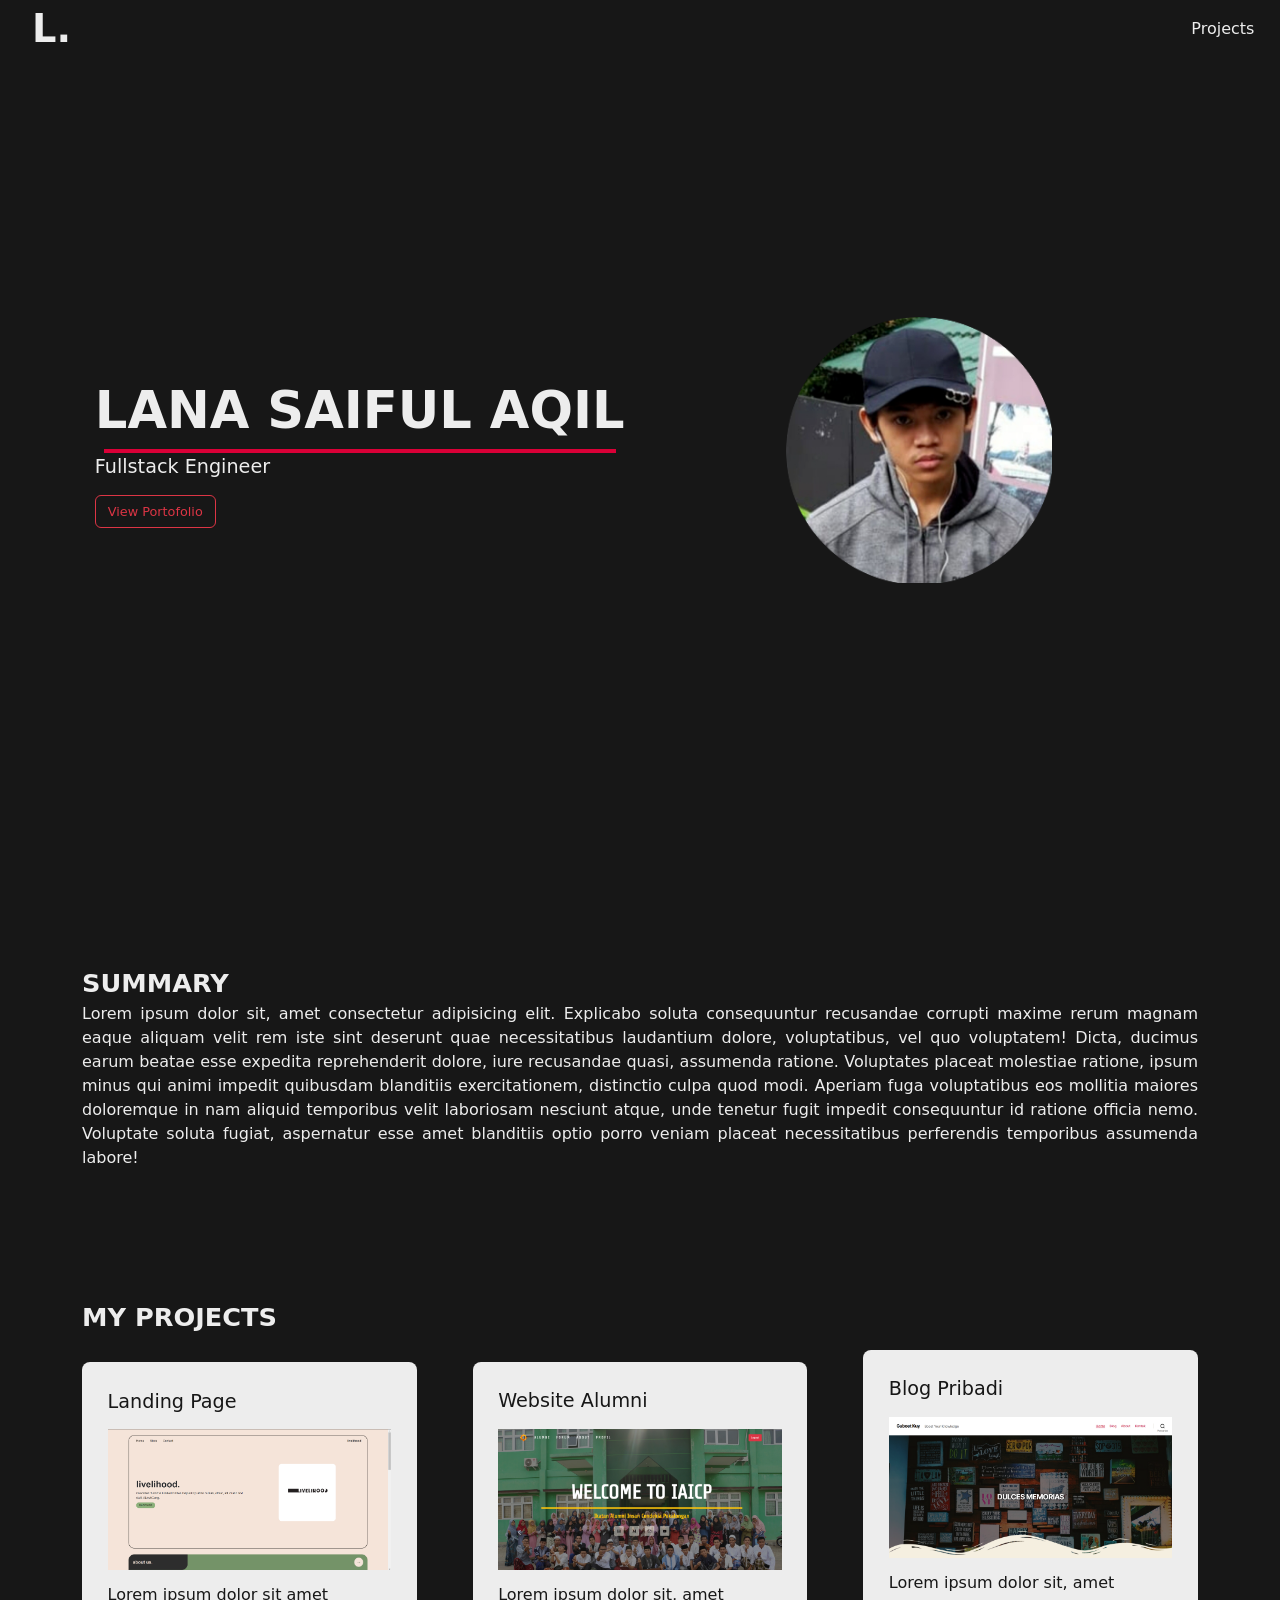
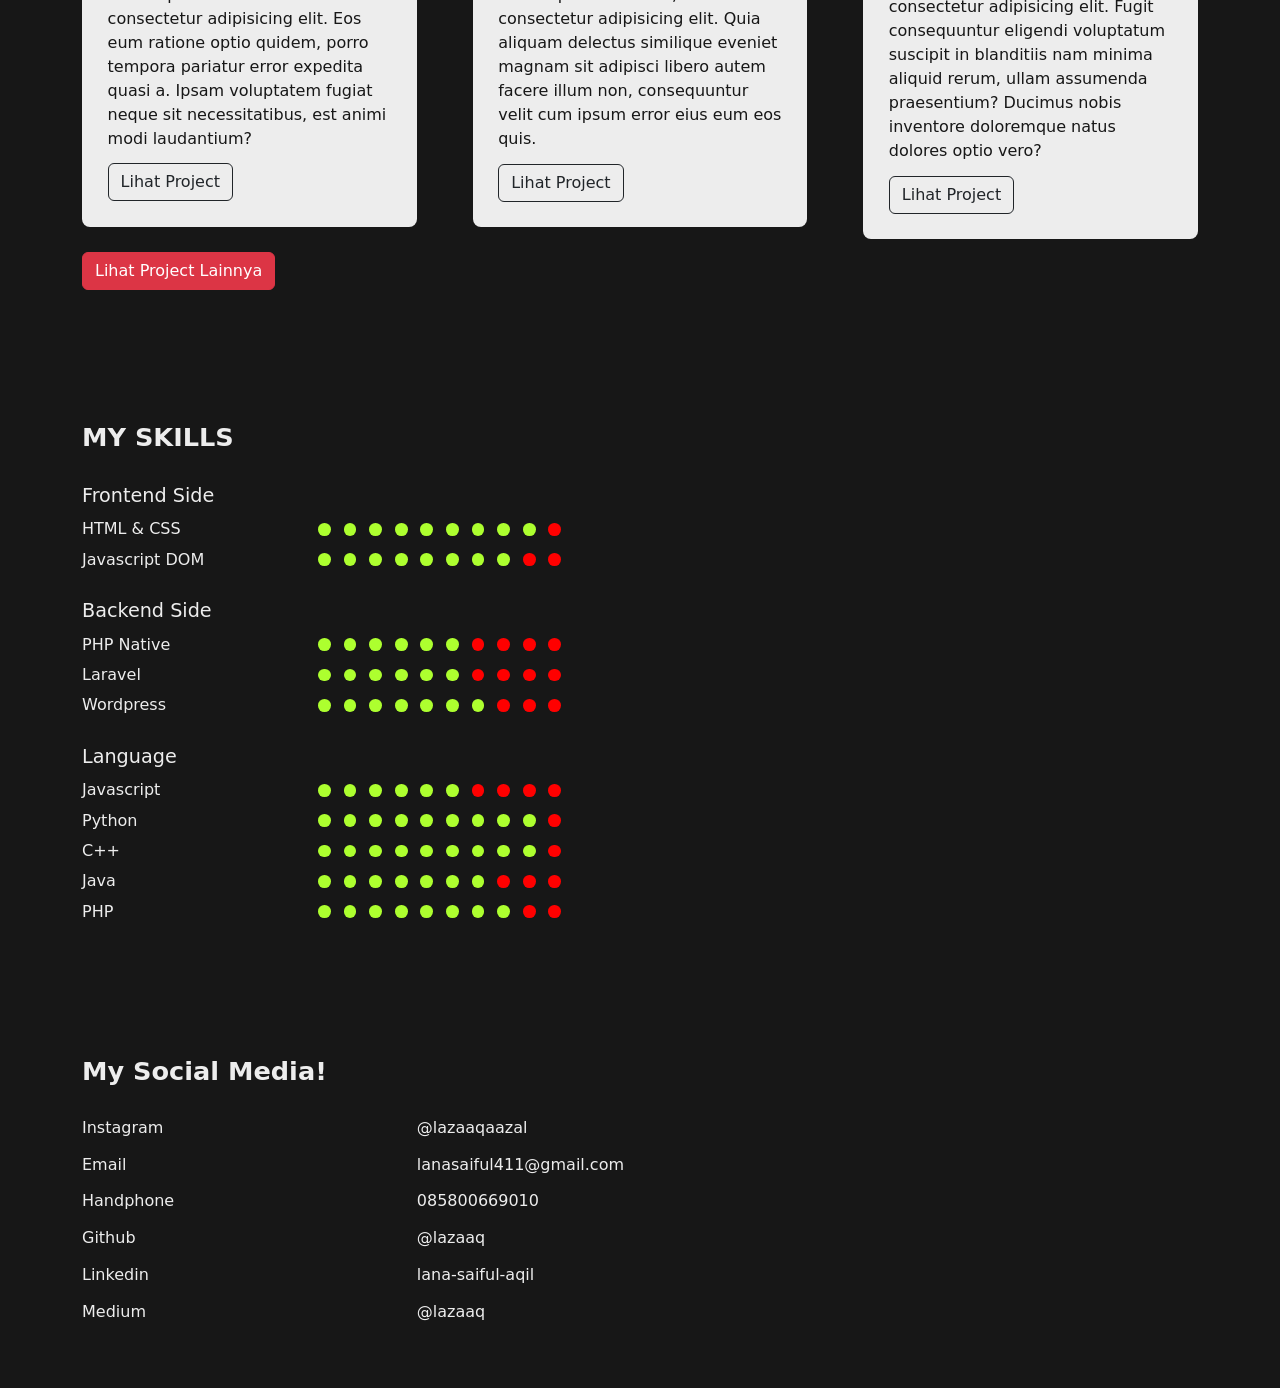
==== index.html @ 725d843d "Add files via upload" ====
<!DOCTYPE html>
<html lang="en">
<head>
    <meta charset="UTF-8">
    <meta http-equiv="X-UA-Compatible" content="IE=edge">
    <meta name="viewport" content="width=device-width, initial-scale=1.0">
    <title>Lana Saiful Aqil</title>

    <!-- CSS -->
    <link rel="stylesheet" href="css/index.css">
    <link href="https://cdn.jsdelivr.net/npm/bootstrap@5.1.0/dist/css/bootstrap.min.css" rel="stylesheet" integrity="sha384-KyZXEAg3QhqLMpG8r+8fhAXLRk2vvoC2f3B09zVXn8CA5QIVfZOJ3BCsw2P0p/We" crossorigin="anonymous">
</head>
<body>
    <div class="header">
        <ul>
            <li class="brand">L.</li>
            <li class="menu1">
                <a href="projects.html">
                    Projects
                </a>
            </li>
        </ul>
    </div>

    <div class="hero">
        <div class="container">
            <div class="kiri">
                <div>
                    <div class="nama">
                        LANA SAIFUL AQIL
                    </div>
                    <div class="hl1"></div>
                    <div class="role">Fullstack Engineer</div>
                    <div class="portofolio">
                        <button class="btn btn-outline-danger">View Portofolio</button>
                    </div>
                </div>
            </div>
            <div class="kanan">
                <div class="image">
                    <img src="img/pasfoto/me.png" alt="Lana Saiful Aqil">
                </div>
            </div>
        </div>
    </div>

    <div class="summary">
        <div class="container">
            <div class="head">
                <div class="judul">SUMMARY</div>
            </div>
            <div class="body">
                <div class="deskripsi">
                    Lorem ipsum dolor sit, amet consectetur adipisicing elit. Explicabo soluta consequuntur recusandae corrupti maxime rerum magnam eaque aliquam velit rem iste sint deserunt quae necessitatibus laudantium dolore, voluptatibus, vel quo voluptatem! Dicta, ducimus earum beatae esse expedita reprehenderit dolore, iure recusandae quasi, assumenda ratione. Voluptates placeat molestiae ratione, ipsum minus qui animi impedit quibusdam blanditiis exercitationem, distinctio culpa quod modi. Aperiam fuga voluptatibus eos mollitia maiores doloremque in nam aliquid temporibus velit laboriosam nesciunt atque, unde tenetur fugit impedit consequuntur id ratione officia nemo. Voluptate soluta fugiat, aspernatur esse amet blanditiis optio porro veniam placeat necessitatibus perferendis temporibus assumenda labore!
                </div>
            </div>
        </div>
    </div>

    <div class="projects">
        <div class="container">
            <div class="head">
                <div class="judul">MY PROJECTS</div>
            </div>
            <div class="body">
                <div class="project">
                    <div class="nama">Landing Page</div>
                    <div class="gambar-project">
                        <img src="img/project/2.png" alt="Project One">
                    </div>
                    <div class="deskripsi">
                        Lorem ipsum dolor sit amet consectetur adipisicing elit. Eos eum ratione optio quidem, porro tempora pariatur error expedita quasi a. Ipsam voluptatem fugiat neque sit necessitatibus, est animi modi laudantium?
                    </div>
                    <button class="btn btn-outline-dark">Lihat Project</button>
                </div>
                <div class="project">
                    <div class="nama">Website Alumni</div>
                    <div class="gambar-project">
                        <img src="img/project/1.png" alt="Project Two">
                    </div>
                    <div class="deskripsi">
                        Lorem ipsum dolor sit, amet consectetur adipisicing elit. Quia aliquam delectus similique eveniet magnam sit adipisci libero autem facere illum non, consequuntur velit cum ipsum error eius eum eos quis.
                    </div>
                    <button class="btn btn-outline-dark">Lihat Project</button>
                </div>
                <div class="project">
                    <div class="nama">Blog Pribadi</div>
                    <div class="gambar-project">
                        <img src="img/project/3.png" alt="Project Three">
                    </div>
                    <div class="deskripsi">
                        Lorem ipsum dolor sit, amet consectetur adipisicing elit. Fugit consequuntur eligendi voluptatum suscipit in blanditiis nam minima aliquid rerum, ullam assumenda praesentium? Ducimus nobis inventore doloremque natus dolores optio vero?
                    </div>
                    <button class="btn btn-outline-dark">Lihat Project</button>
                </div>
            </div>
            <a href="projects.html"><span class="btn btn-danger project-lainnya">Lihat Project Lainnya</span></a>
            <!-- <button class="btn btn-danger project-lainnya">Lihat Project Lainnya</button> -->
        </div>
    </div>

    <div class="skills">
        <div class="container">
            <div class="head">
                <div class="judul">MY SKILLS</div>
            </div>
            <div class="body">
                <div class="bidang">
                    <div class="bidang-judul">Frontend Side</div>
                    <div class="skill">
                        <div class="nama">HTML & CSS</div>
                        <div class="stars">
                            <div class="star"></div>
                            <div class="star"></div>
                            <div class="star"></div>
                            <div class="star"></div>
                            <div class="star"></div>
                            <div class="star"></div>
                            <div class="star"></div>
                            <div class="star"></div>
                            <div class="star"></div>
                            <div class="not-star"></div>
                        </div>
                    </div>
                    <div class="skill">
                        <div class="nama">Javascript DOM</div>
                        <div class="stars">
                            <div class="star"></div>
                            <div class="star"></div>
                            <div class="star"></div>
                            <div class="star"></div>
                            <div class="star"></div>
                            <div class="star"></div>
                            <div class="star"></div>
                            <div class="star"></div>
                            <div class="not-star"></div>
                            <div class="not-star"></div>
                        </div>
                    </div>
                </div>
                <div class="bidang">
                    <div class="bidang-judul">Backend Side</div>
                    <div class="skill">
                        <div class="nama">PHP Native</div>
                        <div class="stars">
                            <div class="star"></div>
                            <div class="star"></div>
                            <div class="star"></div>
                            <div class="star"></div>
                            <div class="star"></div>
                            <div class="star"></div>
                            <div class="not-star"></div>
                            <div class="not-star"></div>
                            <div class="not-star"></div>
                            <div class="not-star"></div>
                        </div>
                    </div>
                    <div class="skill">
                        <div class="nama">Laravel</div>
                        <div class="stars">
                            <div class="star"></div>
                            <div class="star"></div>
                            <div class="star"></div>
                            <div class="star"></div>
                            <div class="star"></div>
                            <div class="star"></div>
                            <div class="not-star"></div>
                            <div class="not-star"></div>
                            <div class="not-star"></div>
                            <div class="not-star"></div>
                        </div>
                    </div>
                    <div class="skill">
                        <div class="nama">Wordpress</div>
                        <div class="stars">
                            <div class="star"></div>
                            <div class="star"></div>
                            <div class="star"></div>
                            <div class="star"></div>
                            <div class="star"></div>
                            <div class="star"></div>
                            <div class="star"></div>
                            <div class="not-star"></div>
                            <div class="not-star"></div>
                            <div class="not-star"></div>
                        </div>
                    </div>
                </div>
                <div class="bidang">
                    <div class="bidang-judul">Language</div>
                    <div class="skill">
                        <div class="nama">Javascript</div>
                        <div class="stars">
                            <div class="star"></div>
                            <div class="star"></div>
                            <div class="star"></div>
                            <div class="star"></div>
                            <div class="star"></div>
                            <div class="star"></div>
                            <div class="not-star"></div>
                            <div class="not-star"></div>
                            <div class="not-star"></div>
                            <div class="not-star"></div>
                        </div>
                    </div>
                    <div class="skill">
                        <div class="nama">Python</div>
                        <div class="stars">
                            <div class="star"></div>
                            <div class="star"></div>
                            <div class="star"></div>
                            <div class="star"></div>
                            <div class="star"></div>
                            <div class="star"></div>
                            <div class="star"></div>
                            <div class="star"></div>
                            <div class="star"></div>
                            <div class="not-star"></div>
                        </div>
                    </div>
                    <div class="skill">
                        <div class="nama">C++</div>
                        <div class="stars">
                            <div class="star"></div>
                            <div class="star"></div>
                            <div class="star"></div>
                            <div class="star"></div>
                            <div class="star"></div>
                            <div class="star"></div>
                            <div class="star"></div>
                            <div class="star"></div>
                            <div class="star"></div>
                            <div class="not-star"></div>
                        </div>
                    </div>
                    <div class="skill">
                        <div class="nama">Java</div>
                        <div class="stars">
                            <div class="star"></div>
                            <div class="star"></div>
                            <div class="star"></div>
                            <div class="star"></div>
                            <div class="star"></div>
                            <div class="star"></div>
                            <div class="star"></div>
                            <div class="not-star"></div>
                            <div class="not-star"></div>
                            <div class="not-star"></div>
                        </div>
                    </div>
                    <div class="skill">
                        <div class="nama">PHP</div>
                        <div class="stars">
                            <div class="star"></div>
                            <div class="star"></div>
                            <div class="star"></div>
                            <div class="star"></div>
                            <div class="star"></div>
                            <div class="star"></div>
                            <div class="star"></div>
                            <div class="star"></div>
                            <div class="not-star"></div>
                            <div class="not-star"></div>
                        </div>
                    </div>
                </div>
            </div>
        </div>
    </div>

    <div class="contact">
        <div class="container">
            <div class="head">
                <div class="judul">My Social Media!</div>
            </div>
            <div class="body">
                <div class="sosmed">
                    <div class="nama">Instagram</div>
                    <div class="id"><a href="#">@lazaaqaazal</a></div>
                </div>
                <div class="sosmed">
                    <div class="nama">Email</div>
                    <div class="id"><a href="#">lanasaiful411@gmail.com</a></div>
                </div>
                <div class="sosmed">
                    <div class="nama">Handphone</div>
                    <div class="id"><a href="#">085800669010</a></div>
                </div>
                <div class="sosmed">
                    <div class="nama">Github</div>
                    <div class="id"><a href="#">@lazaaq</a></div>
                </div>
                <div class="sosmed">
                    <div class="nama">Linkedin</div>
                    <div class="id"><a href="#">lana-saiful-aqil</a></div>
                </div>
                <div class="sosmed">
                    <div class="nama">Medium</div>
                    <div class="id"><a href="#">@lazaaq</a></div>
                </div>
            </div>
        </div>
    </div>
</body>
</html>
---- css/index.css ----
body {
    background-color: #242424;
    font-family: sans-serif;
}

.header {
    position: fixed;
    background-color: transparent;
    width: 100%;
}
.header ul {
    display: flex;
    align-items: center;
}
.header ul li {
    list-style: none;
}
.header .brand {
    font-weight: 700;
    font-size: 3vw;
    color: #EDEDED;
}
.header .menu1 {
    margin-left: auto;
    color: #EDEDED;
    margin-right: 2vw;
}
.header .menu1 a {
    text-decoration: none;
    color: #EDEDED;
}


.hero {
    display: flex;
    align-items: center;
    justify-content: center;
    height: 100vh;
    background-color: #171717;
}
.hero .container {
    display: flex;
    align-items: center;
    justify-content: center;
}
.hero .kiri {
    width: 50vw;
    padding: 1vw;
    display: flex;
    align-items: center;
}
.hero .kiri .nama {
    font-size: 4vw;
    color: #EDEDED;
    font-weight: 700;
    display: flex;
}
.hero .kiri .hl1 {
    background-color: #DA0037;
    height: 0.3vw;
    width: 40vw;
    margin: auto;
}
.hero .kiri .role {
    color: #EDEDED;
    font-weight: 300;
    font-size: 1.5vw;
}
.hero .kiri .portofolio {
    margin-top: 1vw;
}
.hero .kiri .portofolio button {
    font-size: 1vw;
}
.hero .kanan {
    width: 50vw;
    padding: 1vw;
    display: flex;
    align-items: center;
}
.hero .kanan .image {
    width: 100%;
    text-align: center;
}
.hero .kanan .image img {
    width: 50%;
    height: auto;
}


.summary {
    background-color: #171717;
    height: fit-content;
    padding: 5vw 0;
}
.summary .head .judul {
    color: #EDEDED;
    font-weight: 700;
    font-size: 2vw;
}
.summary .body .deskripsi {
    color: #EDEDED;
    font-weight: 300;
    text-align: justify;
}

.projects {
    background-color: #171717;
    color: #EDEDED;
    font-weight: 500;
    height: fit-content;
    padding: 5vw 0;
}
.projects .head .judul {
    font-size: 2vw;
    font-weight: 700;
}
.projects .body {
    display: flex;
    align-items: center;
    justify-content:space-between;
    margin-top: 1vw;
}
.projects .project {
    background-color: #EDEDED;
    padding: 2vw;
    width: 30%;
    border-radius: 0.5rem;
}
.projects .project .nama {
    color: #171717;
    font-weight: 500;
    font-size: 1.5vw;
}
.projects .project .gambar-project {
    margin-top: 1vw;
}
.projects .project .gambar-project img {
    width: 100%;
    height: auto;
}
.projects .project .deskripsi {
    color: #171717;
    font-weight: 300;
    margin-top: 1vw;
}
.projects .project button {
    margin-top: 1vw;
}
.projects span.project-lainnya {
    margin-top: 1vw;
}

.skills {
    background-color: #171717;
    height: fit-content;
    padding: 5vw 0;
}
.skills .head .judul {
    color: #EDEDED;
    font-weight: 700;
    font-size: 2vw;
}
.skills .body {
    margin-top: 1vw;
}
.skills .body .bidang {
    margin-top: 2vw;
}
.skills .body .bidang-judul {
    color: #EDEDED;
    font-size: 1.5vw;
    font-weight: 500;
}
.skills .body .skill {
    margin-top: 0.5vw;
    display: flex;
    justify-content: start;
    align-items: center;
}
.skills .body .skill .nama {
    color: #EDEDED;
    width: 20%;
}
.skills .body .stars {
    display: flex;
    justify-content: center;
    align-items: center;
}
.skills .body .stars .star {
    background-color: greenyellow;
    width: 1vw;
    height: 1vw;
    margin-left: 1vw;
    border-radius: 50%;
}
.skills .body .stars .not-star {
    background-color: red;
    width: 1vw;
    height: 1vw;
    margin-left: 1vw;
    border-radius: 50%;
}

.contact {
    background-color: #171717;
    height: fit-content;
    padding: 5vw 0;
}
.contact .head .judul {
    font-weight: 700;
    font-size: 2vw;
    color: #EDEDED;
}
.contact .body {
    margin-top: 2vw;
}
.contact .body .sosmed {
    display: flex;
    align-items: center;
    margin-top: 1vw;
}
.contact .body .sosmed .nama {
    width: 30%;
    color: #EDEDED;
}

.contact .body .sosmed .id a {
    text-decoration: none;
    color: #EDEDED;
    transition: 0.3s;
}
.contact .body .sosmed .id a:hover {
    color: #DA0037;
    font-size: 1.3vw;
    transition: 0.3s;
}
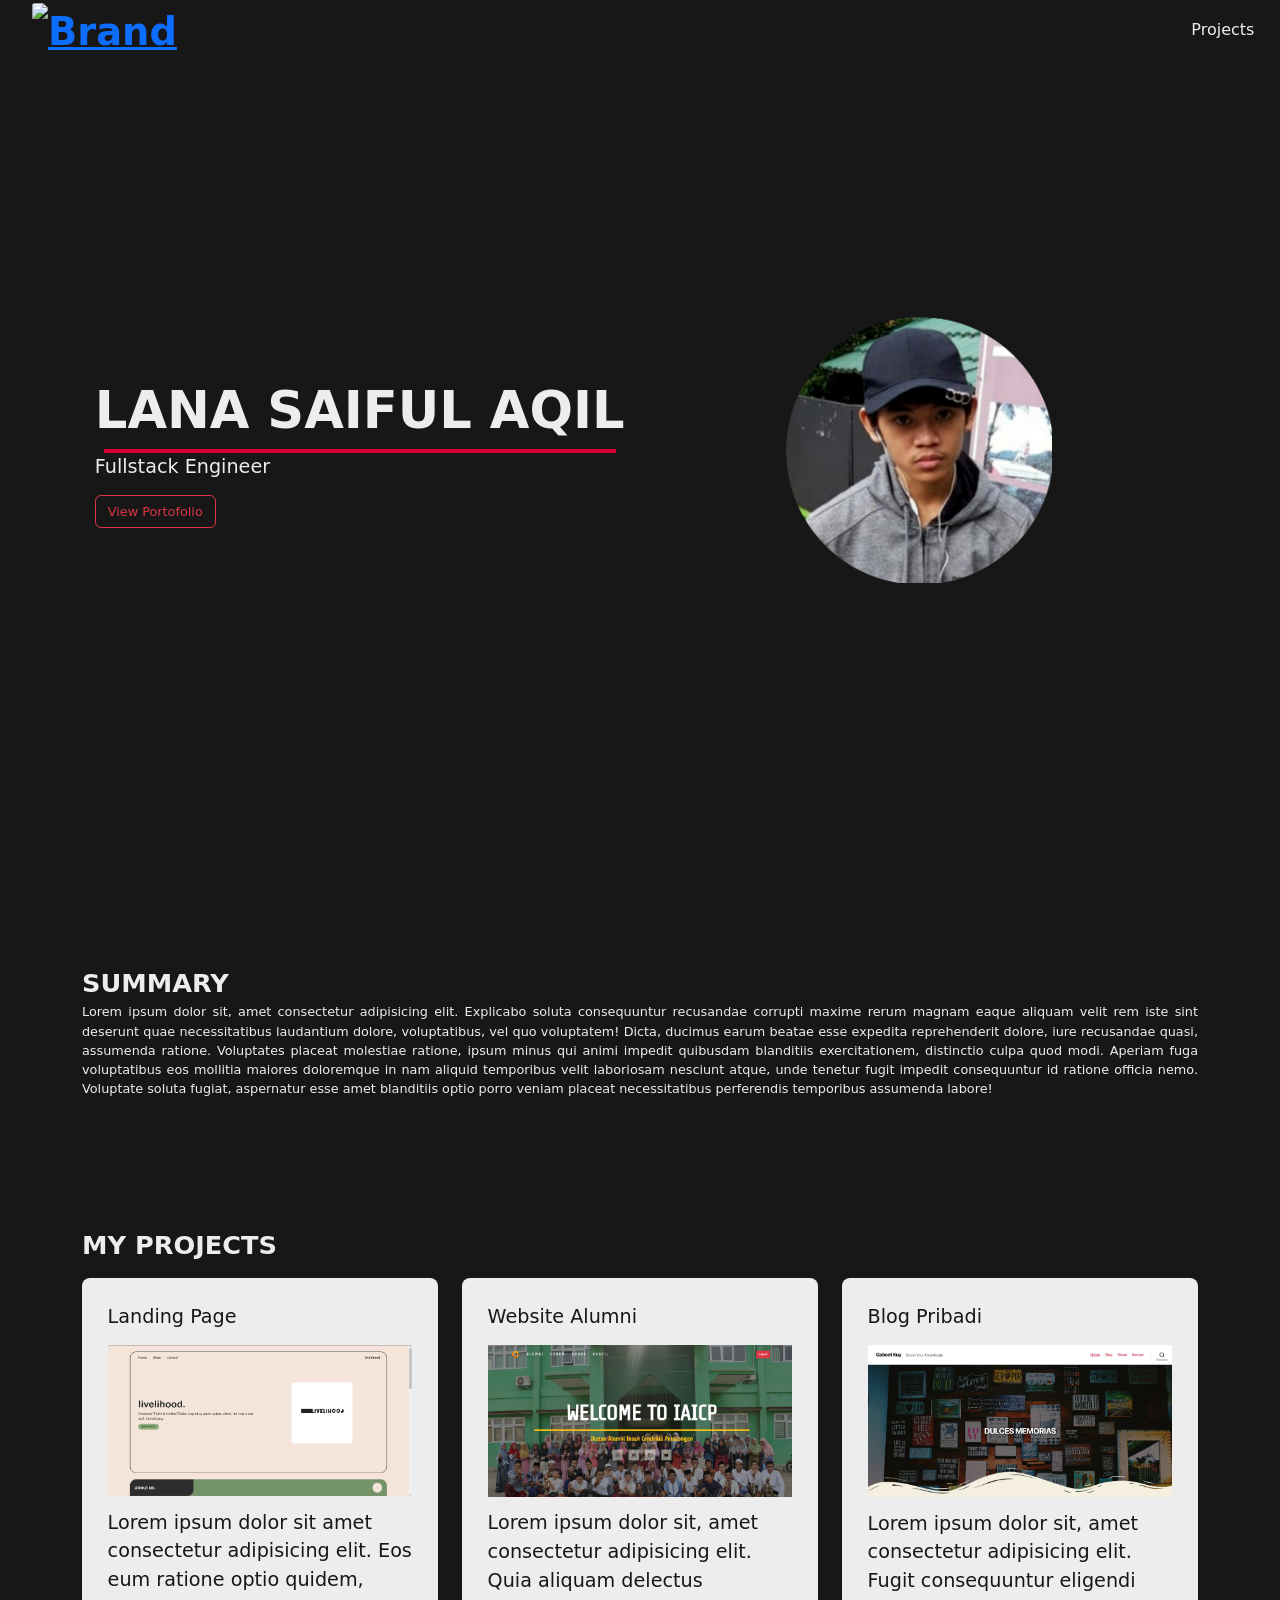
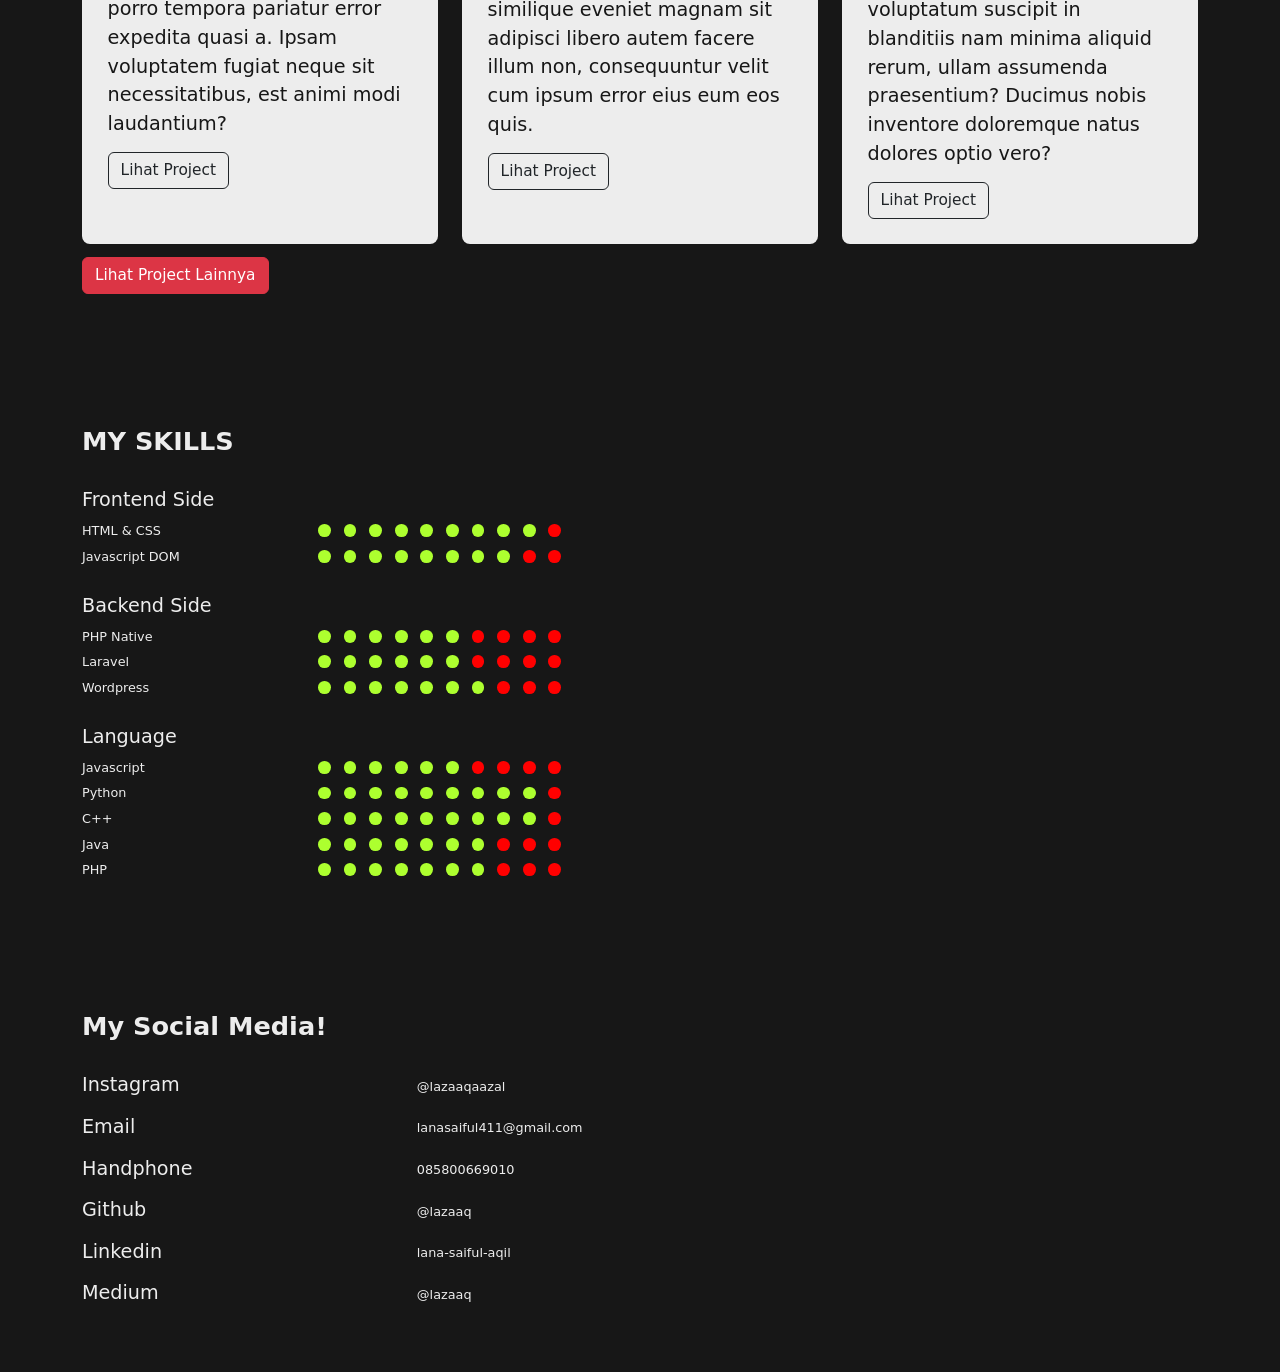
==== commit f6622827: "Add files via upload" ====
--- a/index.html
+++ b/index.html
@@ -13,7 +13,11 @@
 <body>
     <div class="header">
         <ul>
-            <li class="brand">L.</li>
+            <li class="brand">
+                <a href="#">
+                    <img src="img/project/logo.png" alt="Brand">
+                </a>
+            </li>
             <li class="menu1">
                 <a href="projects.html">
                     Projects
@@ -32,7 +36,9 @@
                     <div class="hl1"></div>
                     <div class="role">Fullstack Engineer</div>
                     <div class="portofolio">
-                        <button class="btn btn-outline-danger">View Portofolio</button>
+                        <a href="https://drive.google.com/file/d/15uoj9DRqLT3aJaqvONm0YqDTHE1F-dS4/view?usp=sharing">
+                            <span class="btn btn-outline-danger">View Portofolio</span>
+                        </a>
                     </div>
                 </div>
             </div>
@@ -62,36 +68,48 @@
             <div class="head">
                 <div class="judul">MY PROJECTS</div>
             </div>
-            <div class="body">
-                <div class="project">
-                    <div class="nama">Landing Page</div>
-                    <div class="gambar-project">
-                        <img src="img/project/2.png" alt="Project One">
-                    </div>
-                    <div class="deskripsi">
-                        Lorem ipsum dolor sit amet consectetur adipisicing elit. Eos eum ratione optio quidem, porro tempora pariatur error expedita quasi a. Ipsam voluptatem fugiat neque sit necessitatibus, est animi modi laudantium?
-                    </div>
-                    <button class="btn btn-outline-dark">Lihat Project</button>
-                </div>
-                <div class="project">
-                    <div class="nama">Website Alumni</div>
-                    <div class="gambar-project">
-                        <img src="img/project/1.png" alt="Project Two">
-                    </div>
-                    <div class="deskripsi">
-                        Lorem ipsum dolor sit, amet consectetur adipisicing elit. Quia aliquam delectus similique eveniet magnam sit adipisci libero autem facere illum non, consequuntur velit cum ipsum error eius eum eos quis.
-                    </div>
-                    <button class="btn btn-outline-dark">Lihat Project</button>
-                </div>
-                <div class="project">
-                    <div class="nama">Blog Pribadi</div>
-                    <div class="gambar-project">
-                        <img src="img/project/3.png" alt="Project Three">
-                    </div>
-                    <div class="deskripsi">
-                        Lorem ipsum dolor sit, amet consectetur adipisicing elit. Fugit consequuntur eligendi voluptatum suscipit in blanditiis nam minima aliquid rerum, ullam assumenda praesentium? Ducimus nobis inventore doloremque natus dolores optio vero?
-                    </div>
-                    <button class="btn btn-outline-dark">Lihat Project</button>
+            <div class="body row">
+                <div class="col-12 col-lg-4">
+                    <div class="project p2">
+                        <div class="nama">Landing Page</div>
+                        <div class="gambar-project">
+                            <img src="img/project/2.png" alt="Project One">
+                        </div>
+                        <div class="deskripsi">
+                            Lorem ipsum dolor sit amet consectetur adipisicing elit. Eos eum ratione optio quidem, porro tempora pariatur error expedita quasi a. Ipsam voluptatem fugiat neque sit necessitatibus, est animi modi laudantium?
+                        </div>
+                        <a href="projects.html#p2">
+                            <span class="btn btn-outline-dark">Lihat Project</span>
+                        </a>
+                    </div>
+                </div>
+                <div class="col-12 col-lg-4">
+                    <div class="project p1">
+                        <div class="nama">Website Alumni</div>
+                        <div class="gambar-project">
+                            <img src="img/project/1.png" alt="Project Two">
+                        </div>
+                        <div class="deskripsi">
+                            Lorem ipsum dolor sit, amet consectetur adipisicing elit. Quia aliquam delectus similique eveniet magnam sit adipisci libero autem facere illum non, consequuntur velit cum ipsum error eius eum eos quis.
+                        </div>
+                        <a href="projects.html#p1">
+                            <span class="btn btn-outline-dark">Lihat Project</span>
+                        </a>
+                    </div>
+                </div>
+                <div class="col-12 col-lg-4">
+                    <div class="project p3">
+                        <div class="nama">Blog Pribadi</div>
+                        <div class="gambar-project">
+                            <img src="img/project/3.png" alt="Project Three">
+                        </div>
+                        <div class="deskripsi">
+                            Lorem ipsum dolor sit, amet consectetur adipisicing elit. Fugit consequuntur eligendi voluptatum suscipit in blanditiis nam minima aliquid rerum, ullam assumenda praesentium? Ducimus nobis inventore doloremque natus dolores optio vero?
+                        </div>
+                        <a href="projects.html#p3">
+                            <span class="btn btn-outline-dark">Lihat Project</span>
+                        </a>
+                    </div>
                 </div>
             </div>
             <a href="projects.html"><span class="btn btn-danger project-lainnya">Lihat Project Lainnya</span></a>
@@ -258,7 +276,7 @@
                             <div class="star"></div>
                             <div class="star"></div>
                             <div class="star"></div>
-                            <div class="star"></div>
+                            <div class="not-star"></div>
                             <div class="not-star"></div>
                             <div class="not-star"></div>
                         </div>
--- a/css/index.css
+++ b/css/index.css
@@ -20,6 +20,11 @@
     font-size: 3vw;
     color: #EDEDED;
 }
+.header .brand img {
+    border-radius: 0.2rem;
+    height: 60px;
+    width: auto;
+}
 .header .menu1 {
     margin-left: auto;
     color: #EDEDED;
@@ -28,6 +33,12 @@
 .header .menu1 a {
     text-decoration: none;
     color: #EDEDED;
+    transition: 0.3s;
+}
+.header .menu1 a:hover {
+    color: #DA0037;
+    transition: 0.3s;
+    font-size: 1.2rem;
 }
 
 
@@ -69,7 +80,7 @@
 .hero .kiri .portofolio {
     margin-top: 1vw;
 }
-.hero .kiri .portofolio button {
+.hero .kiri .portofolio span {
     font-size: 1vw;
 }
 .hero .kanan {
@@ -86,6 +97,30 @@
     width: 50%;
     height: auto;
 }
+@media screen and (max-width: 576px) {
+    .hero .kanan {
+        display: none;
+    }
+    .hero .kiri {
+        width: 100%;
+        text-align: center;
+        justify-content: center;
+    }
+    .hero .kiri .nama {
+        font-size: 6vw;
+    }
+    .hero .kiri .hl1 {
+        width: 100%;
+        height: 1vw;
+        border-radius: 0.5rem;
+    }
+    .hero .kiri .role {
+        font-size: 2vw;
+    }
+    .hero .kiri .portofolio span {
+        font-size: 2vw;
+    }
+}
 
 
 .summary {
@@ -102,6 +137,7 @@
     color: #EDEDED;
     font-weight: 300;
     text-align: justify;
+    font-size: 1vw;
 }
 
 .projects {
@@ -116,15 +152,17 @@
     font-weight: 700;
 }
 .projects .body {
-    display: flex;
-    align-items: center;
-    justify-content:space-between;
-    margin-top: 1vw;
+    margin-top: 1vw;
+}
+.projects .col-4 {
+    padding: 1vw;
+    height: 100%;
 }
 .projects .project {
     background-color: #EDEDED;
     padding: 2vw;
-    width: 30%;
+    width: 100%;
+    height: 100%;
     border-radius: 0.5rem;
 }
 .projects .project .nama {
@@ -143,12 +181,24 @@
     color: #171717;
     font-weight: 300;
     margin-top: 1vw;
-}
-.projects .project button {
-    margin-top: 1vw;
+    font-size: 1.5vw;
+}
+.projects .project span {
+    margin-top: 1vw;
+    font-size: 1.2vw;
 }
 .projects span.project-lainnya {
     margin-top: 1vw;
+    font-size: 1.2vw;
+}
+@media screen and (max-width: 991px) {
+    .projects .body {
+        display: block;
+    }
+    .projects .project {
+        width: 100%;
+        margin-top: 1rem;
+    }
 }
 
 .skills {
@@ -181,6 +231,7 @@
 .skills .body .skill .nama {
     color: #EDEDED;
     width: 20%;
+    font-size: 1vw;
 }
 .skills .body .stars {
     display: flex;
@@ -223,12 +274,13 @@
 .contact .body .sosmed .nama {
     width: 30%;
     color: #EDEDED;
-}
-
+    font-size: 1.5vw;
+}
 .contact .body .sosmed .id a {
     text-decoration: none;
     color: #EDEDED;
     transition: 0.3s;
+    font-size: 1vw;
 }
 .contact .body .sosmed .id a:hover {
     color: #DA0037;
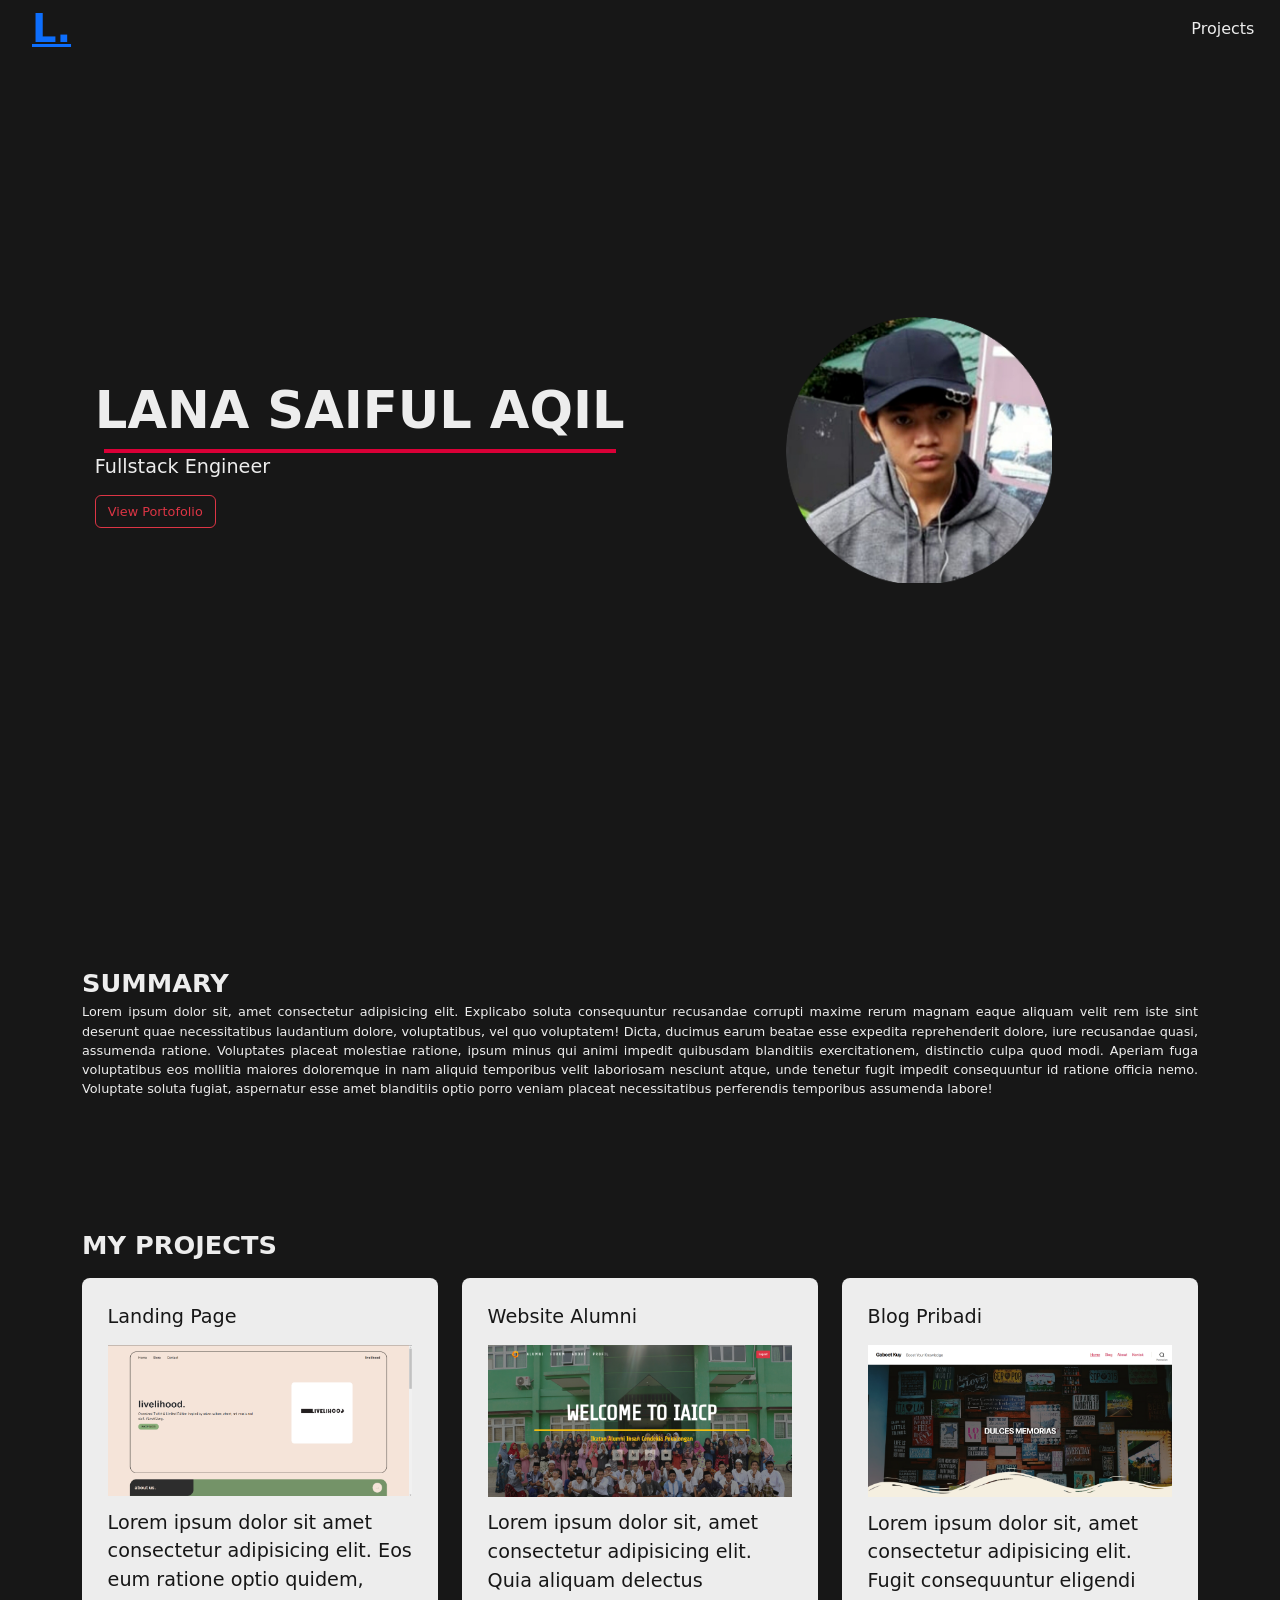
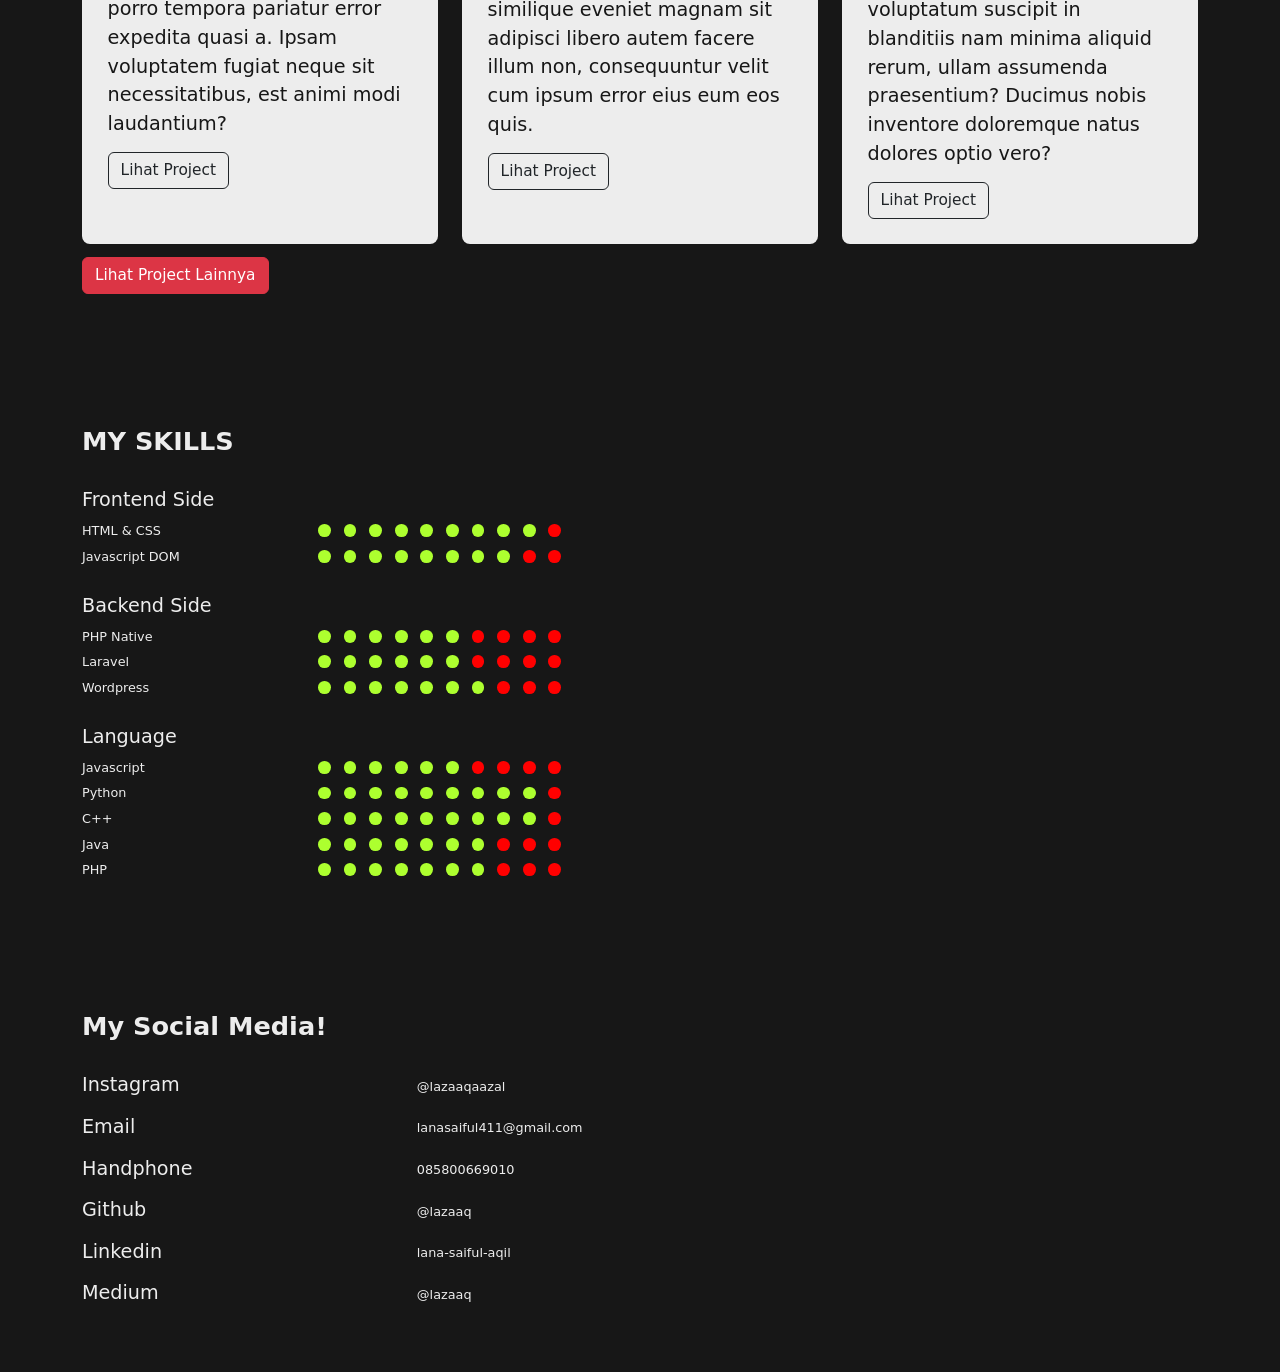
==== commit ee1fc302: "Update index.html" ====
--- a/index.html
+++ b/index.html
@@ -15,7 +15,7 @@
         <ul>
             <li class="brand">
                 <a href="#">
-                    <img src="img/project/logo.png" alt="Brand">
+                    L.
                 </a>
             </li>
             <li class="menu1">
@@ -320,4 +320,4 @@
         </div>
     </div>
 </body>
-</html>+</html>
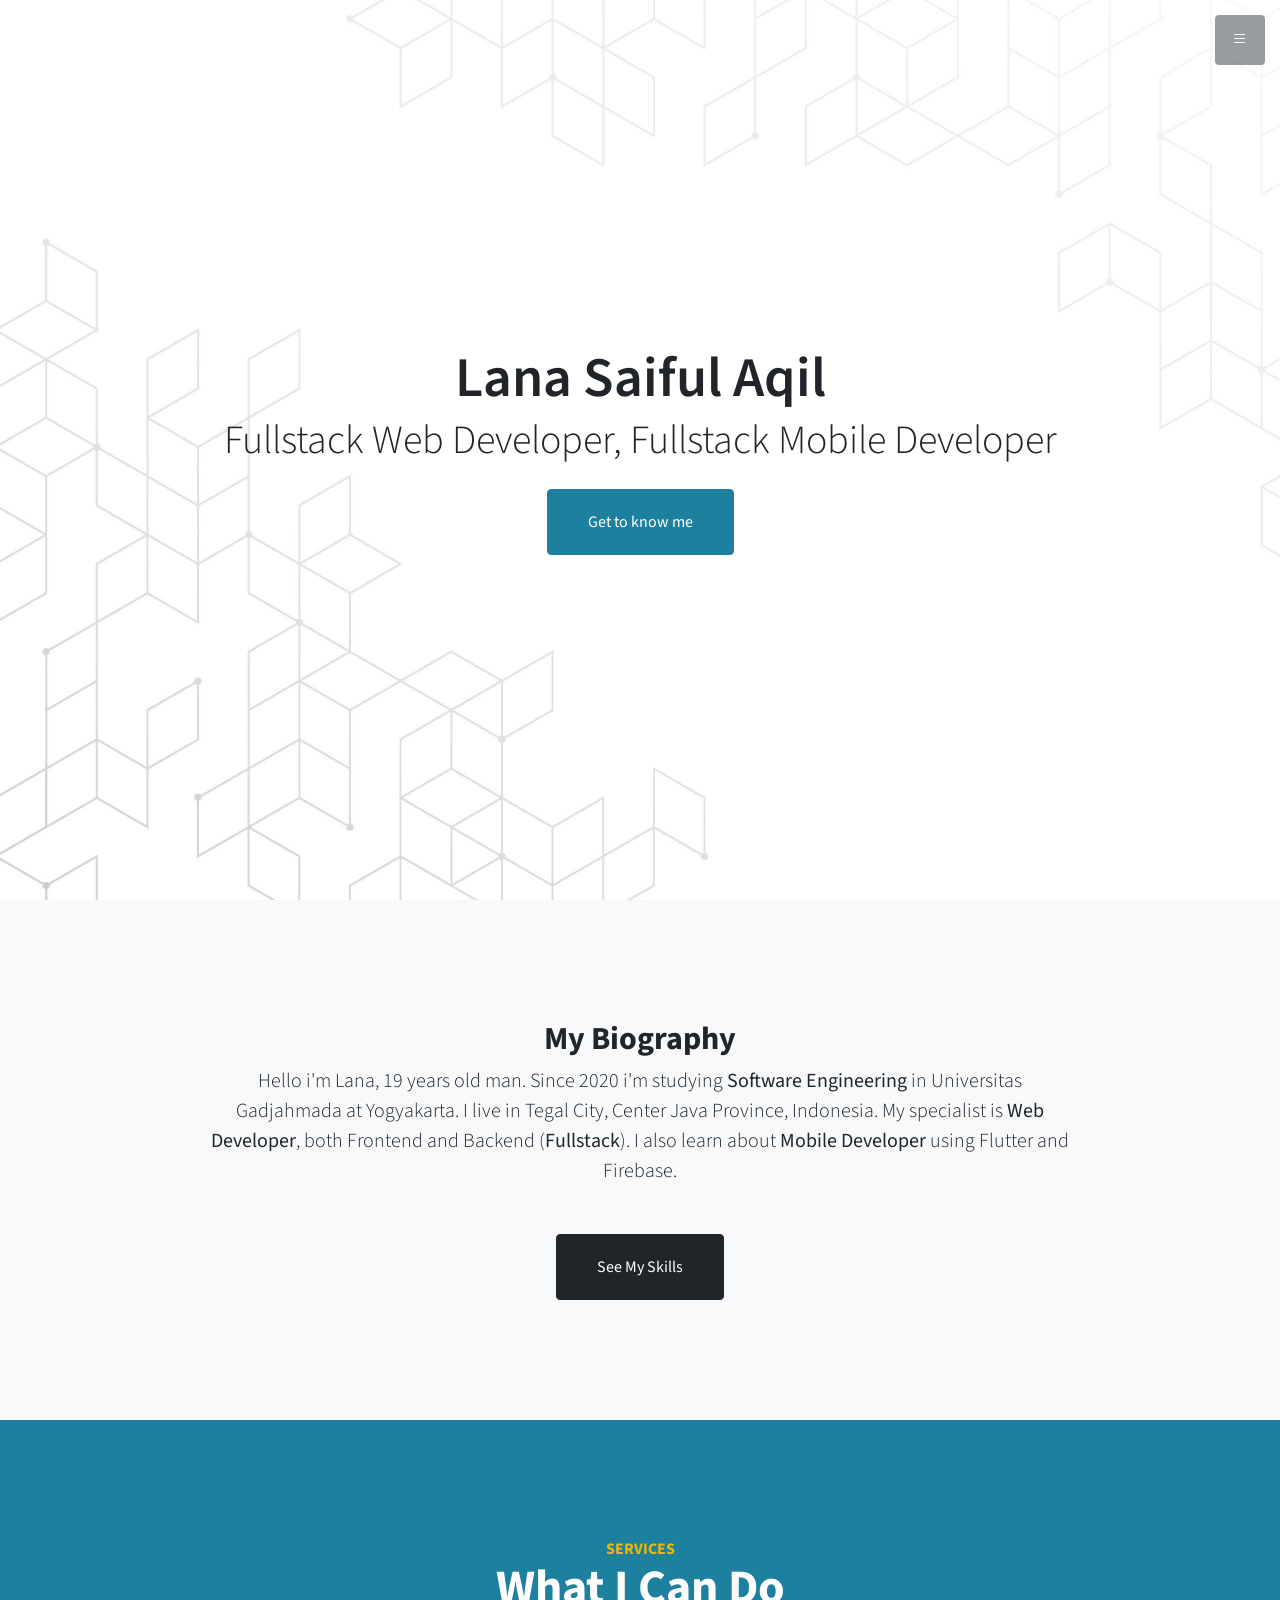
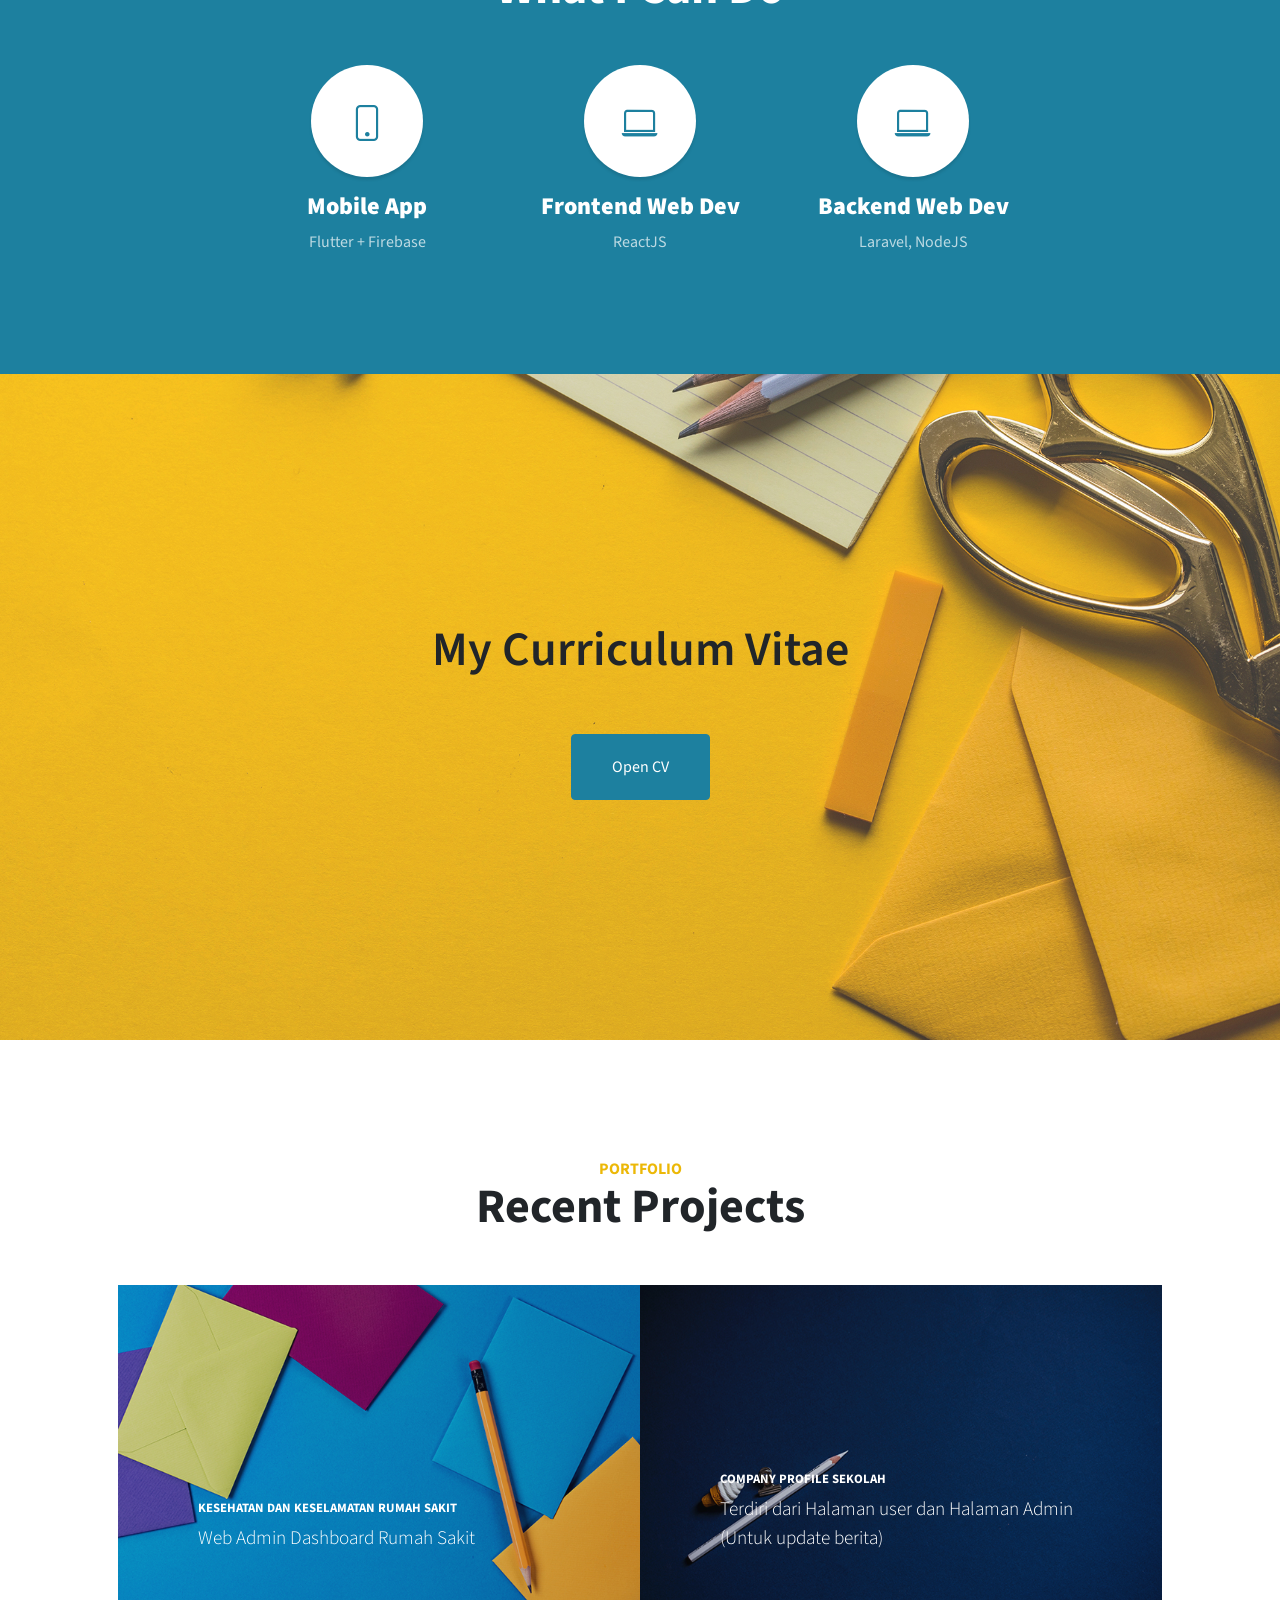
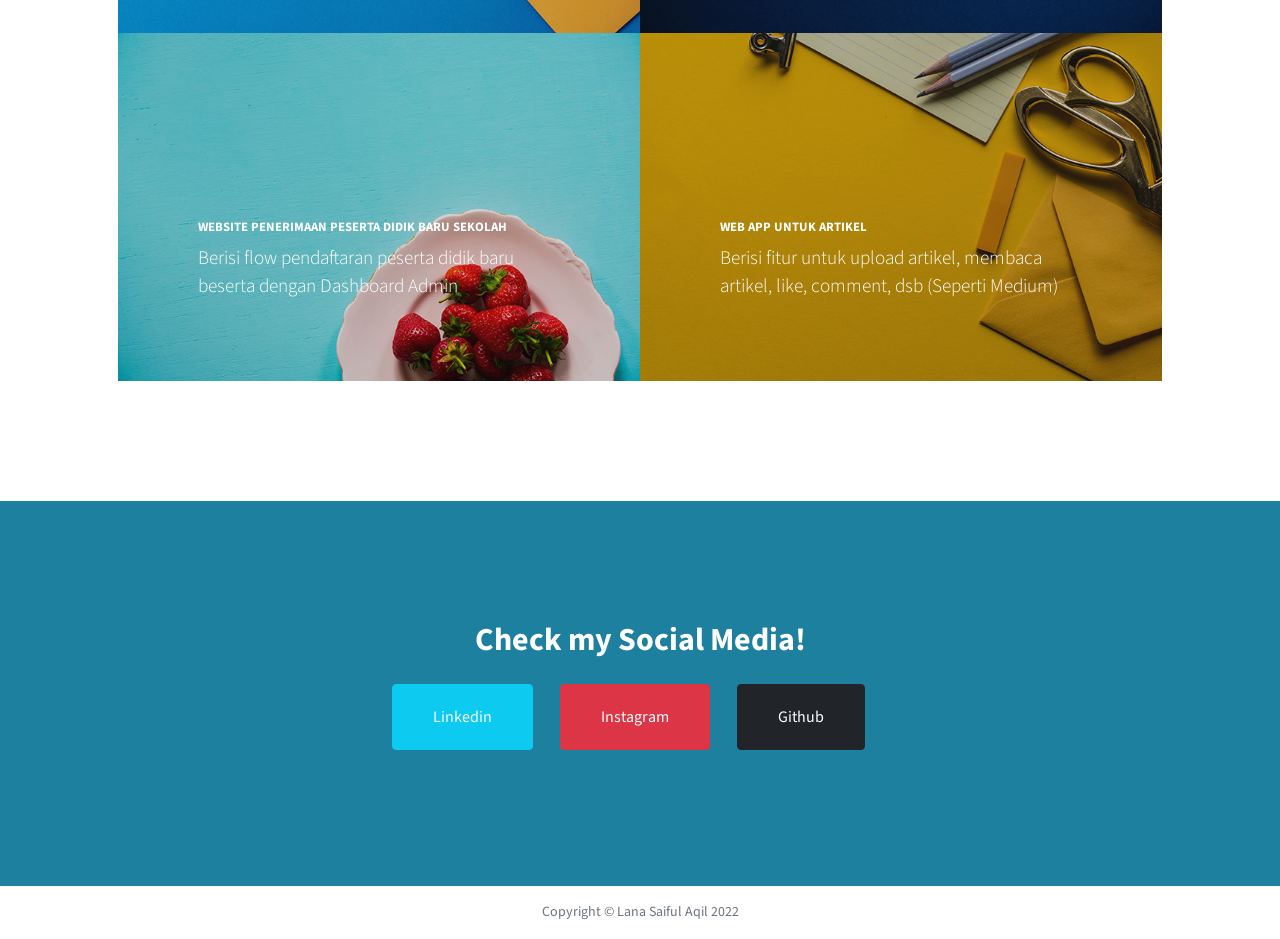
==== commit 751c8cd9: "First Commit" ====
--- a/index.html
+++ b/index.html
@@ -1,323 +1,188 @@
-<!DOCTYPE html>
-<html lang="en">
-<head>
-    <meta charset="UTF-8">
-    <meta http-equiv="X-UA-Compatible" content="IE=edge">
-    <meta name="viewport" content="width=device-width, initial-scale=1.0">
-    <title>Lana Saiful Aqil</title>
-
-    <!-- CSS -->
-    <link rel="stylesheet" href="css/index.css">
-    <link href="https://cdn.jsdelivr.net/npm/bootstrap@5.1.0/dist/css/bootstrap.min.css" rel="stylesheet" integrity="sha384-KyZXEAg3QhqLMpG8r+8fhAXLRk2vvoC2f3B09zVXn8CA5QIVfZOJ3BCsw2P0p/We" crossorigin="anonymous">
-</head>
-<body>
-    <div class="header">
-        <ul>
-            <li class="brand">
-                <a href="#">
-                    L.
-                </a>
-            </li>
-            <li class="menu1">
-                <a href="projects.html">
-                    Projects
-                </a>
-            </li>
-        </ul>
-    </div>
-
-    <div class="hero">
-        <div class="container">
-            <div class="kiri">
-                <div>
-                    <div class="nama">
-                        LANA SAIFUL AQIL
-                    </div>
-                    <div class="hl1"></div>
-                    <div class="role">Fullstack Engineer</div>
-                    <div class="portofolio">
-                        <a href="https://drive.google.com/file/d/15uoj9DRqLT3aJaqvONm0YqDTHE1F-dS4/view?usp=sharing">
-                            <span class="btn btn-outline-danger">View Portofolio</span>
-                        </a>
-                    </div>
-                </div>
-            </div>
-            <div class="kanan">
-                <div class="image">
-                    <img src="img/pasfoto/me.png" alt="Lana Saiful Aqil">
-                </div>
-            </div>
-        </div>
-    </div>
-
-    <div class="summary">
-        <div class="container">
-            <div class="head">
-                <div class="judul">SUMMARY</div>
-            </div>
-            <div class="body">
-                <div class="deskripsi">
-                    Lorem ipsum dolor sit, amet consectetur adipisicing elit. Explicabo soluta consequuntur recusandae corrupti maxime rerum magnam eaque aliquam velit rem iste sint deserunt quae necessitatibus laudantium dolore, voluptatibus, vel quo voluptatem! Dicta, ducimus earum beatae esse expedita reprehenderit dolore, iure recusandae quasi, assumenda ratione. Voluptates placeat molestiae ratione, ipsum minus qui animi impedit quibusdam blanditiis exercitationem, distinctio culpa quod modi. Aperiam fuga voluptatibus eos mollitia maiores doloremque in nam aliquid temporibus velit laboriosam nesciunt atque, unde tenetur fugit impedit consequuntur id ratione officia nemo. Voluptate soluta fugiat, aspernatur esse amet blanditiis optio porro veniam placeat necessitatibus perferendis temporibus assumenda labore!
-                </div>
-            </div>
-        </div>
-    </div>
-
-    <div class="projects">
-        <div class="container">
-            <div class="head">
-                <div class="judul">MY PROJECTS</div>
-            </div>
-            <div class="body row">
-                <div class="col-12 col-lg-4">
-                    <div class="project p2">
-                        <div class="nama">Landing Page</div>
-                        <div class="gambar-project">
-                            <img src="img/project/2.png" alt="Project One">
-                        </div>
-                        <div class="deskripsi">
-                            Lorem ipsum dolor sit amet consectetur adipisicing elit. Eos eum ratione optio quidem, porro tempora pariatur error expedita quasi a. Ipsam voluptatem fugiat neque sit necessitatibus, est animi modi laudantium?
-                        </div>
-                        <a href="projects.html#p2">
-                            <span class="btn btn-outline-dark">Lihat Project</span>
-                        </a>
-                    </div>
-                </div>
-                <div class="col-12 col-lg-4">
-                    <div class="project p1">
-                        <div class="nama">Website Alumni</div>
-                        <div class="gambar-project">
-                            <img src="img/project/1.png" alt="Project Two">
-                        </div>
-                        <div class="deskripsi">
-                            Lorem ipsum dolor sit, amet consectetur adipisicing elit. Quia aliquam delectus similique eveniet magnam sit adipisci libero autem facere illum non, consequuntur velit cum ipsum error eius eum eos quis.
-                        </div>
-                        <a href="projects.html#p1">
-                            <span class="btn btn-outline-dark">Lihat Project</span>
-                        </a>
-                    </div>
-                </div>
-                <div class="col-12 col-lg-4">
-                    <div class="project p3">
-                        <div class="nama">Blog Pribadi</div>
-                        <div class="gambar-project">
-                            <img src="img/project/3.png" alt="Project Three">
-                        </div>
-                        <div class="deskripsi">
-                            Lorem ipsum dolor sit, amet consectetur adipisicing elit. Fugit consequuntur eligendi voluptatum suscipit in blanditiis nam minima aliquid rerum, ullam assumenda praesentium? Ducimus nobis inventore doloremque natus dolores optio vero?
-                        </div>
-                        <a href="projects.html#p3">
-                            <span class="btn btn-outline-dark">Lihat Project</span>
-                        </a>
-                    </div>
-                </div>
-            </div>
-            <a href="projects.html"><span class="btn btn-danger project-lainnya">Lihat Project Lainnya</span></a>
-            <!-- <button class="btn btn-danger project-lainnya">Lihat Project Lainnya</button> -->
-        </div>
-    </div>
-
-    <div class="skills">
-        <div class="container">
-            <div class="head">
-                <div class="judul">MY SKILLS</div>
-            </div>
-            <div class="body">
-                <div class="bidang">
-                    <div class="bidang-judul">Frontend Side</div>
-                    <div class="skill">
-                        <div class="nama">HTML & CSS</div>
-                        <div class="stars">
-                            <div class="star"></div>
-                            <div class="star"></div>
-                            <div class="star"></div>
-                            <div class="star"></div>
-                            <div class="star"></div>
-                            <div class="star"></div>
-                            <div class="star"></div>
-                            <div class="star"></div>
-                            <div class="star"></div>
-                            <div class="not-star"></div>
-                        </div>
-                    </div>
-                    <div class="skill">
-                        <div class="nama">Javascript DOM</div>
-                        <div class="stars">
-                            <div class="star"></div>
-                            <div class="star"></div>
-                            <div class="star"></div>
-                            <div class="star"></div>
-                            <div class="star"></div>
-                            <div class="star"></div>
-                            <div class="star"></div>
-                            <div class="star"></div>
-                            <div class="not-star"></div>
-                            <div class="not-star"></div>
-                        </div>
-                    </div>
-                </div>
-                <div class="bidang">
-                    <div class="bidang-judul">Backend Side</div>
-                    <div class="skill">
-                        <div class="nama">PHP Native</div>
-                        <div class="stars">
-                            <div class="star"></div>
-                            <div class="star"></div>
-                            <div class="star"></div>
-                            <div class="star"></div>
-                            <div class="star"></div>
-                            <div class="star"></div>
-                            <div class="not-star"></div>
-                            <div class="not-star"></div>
-                            <div class="not-star"></div>
-                            <div class="not-star"></div>
-                        </div>
-                    </div>
-                    <div class="skill">
-                        <div class="nama">Laravel</div>
-                        <div class="stars">
-                            <div class="star"></div>
-                            <div class="star"></div>
-                            <div class="star"></div>
-                            <div class="star"></div>
-                            <div class="star"></div>
-                            <div class="star"></div>
-                            <div class="not-star"></div>
-                            <div class="not-star"></div>
-                            <div class="not-star"></div>
-                            <div class="not-star"></div>
-                        </div>
-                    </div>
-                    <div class="skill">
-                        <div class="nama">Wordpress</div>
-                        <div class="stars">
-                            <div class="star"></div>
-                            <div class="star"></div>
-                            <div class="star"></div>
-                            <div class="star"></div>
-                            <div class="star"></div>
-                            <div class="star"></div>
-                            <div class="star"></div>
-                            <div class="not-star"></div>
-                            <div class="not-star"></div>
-                            <div class="not-star"></div>
-                        </div>
-                    </div>
-                </div>
-                <div class="bidang">
-                    <div class="bidang-judul">Language</div>
-                    <div class="skill">
-                        <div class="nama">Javascript</div>
-                        <div class="stars">
-                            <div class="star"></div>
-                            <div class="star"></div>
-                            <div class="star"></div>
-                            <div class="star"></div>
-                            <div class="star"></div>
-                            <div class="star"></div>
-                            <div class="not-star"></div>
-                            <div class="not-star"></div>
-                            <div class="not-star"></div>
-                            <div class="not-star"></div>
-                        </div>
-                    </div>
-                    <div class="skill">
-                        <div class="nama">Python</div>
-                        <div class="stars">
-                            <div class="star"></div>
-                            <div class="star"></div>
-                            <div class="star"></div>
-                            <div class="star"></div>
-                            <div class="star"></div>
-                            <div class="star"></div>
-                            <div class="star"></div>
-                            <div class="star"></div>
-                            <div class="star"></div>
-                            <div class="not-star"></div>
-                        </div>
-                    </div>
-                    <div class="skill">
-                        <div class="nama">C++</div>
-                        <div class="stars">
-                            <div class="star"></div>
-                            <div class="star"></div>
-                            <div class="star"></div>
-                            <div class="star"></div>
-                            <div class="star"></div>
-                            <div class="star"></div>
-                            <div class="star"></div>
-                            <div class="star"></div>
-                            <div class="star"></div>
-                            <div class="not-star"></div>
-                        </div>
-                    </div>
-                    <div class="skill">
-                        <div class="nama">Java</div>
-                        <div class="stars">
-                            <div class="star"></div>
-                            <div class="star"></div>
-                            <div class="star"></div>
-                            <div class="star"></div>
-                            <div class="star"></div>
-                            <div class="star"></div>
-                            <div class="star"></div>
-                            <div class="not-star"></div>
-                            <div class="not-star"></div>
-                            <div class="not-star"></div>
-                        </div>
-                    </div>
-                    <div class="skill">
-                        <div class="nama">PHP</div>
-                        <div class="stars">
-                            <div class="star"></div>
-                            <div class="star"></div>
-                            <div class="star"></div>
-                            <div class="star"></div>
-                            <div class="star"></div>
-                            <div class="star"></div>
-                            <div class="star"></div>
-                            <div class="not-star"></div>
-                            <div class="not-star"></div>
-                            <div class="not-star"></div>
-                        </div>
-                    </div>
-                </div>
-            </div>
-        </div>
-    </div>
-
-    <div class="contact">
-        <div class="container">
-            <div class="head">
-                <div class="judul">My Social Media!</div>
-            </div>
-            <div class="body">
-                <div class="sosmed">
-                    <div class="nama">Instagram</div>
-                    <div class="id"><a href="#">@lazaaqaazal</a></div>
-                </div>
-                <div class="sosmed">
-                    <div class="nama">Email</div>
-                    <div class="id"><a href="#">lanasaiful411@gmail.com</a></div>
-                </div>
-                <div class="sosmed">
-                    <div class="nama">Handphone</div>
-                    <div class="id"><a href="#">085800669010</a></div>
-                </div>
-                <div class="sosmed">
-                    <div class="nama">Github</div>
-                    <div class="id"><a href="#">@lazaaq</a></div>
-                </div>
-                <div class="sosmed">
-                    <div class="nama">Linkedin</div>
-                    <div class="id"><a href="#">lana-saiful-aqil</a></div>
-                </div>
-                <div class="sosmed">
-                    <div class="nama">Medium</div>
-                    <div class="id"><a href="#">@lazaaq</a></div>
-                </div>
-            </div>
-        </div>
-    </div>
-</body>
-</html>
+<!DOCTYPE html>
+<html lang="en">
+    <head>
+        <meta charset="utf-8" />
+        <meta name="viewport" content="width=device-width, initial-scale=1, shrink-to-fit=no" />
+        <meta name="description" content="" />
+        <meta name="author" content="" />
+        <title>Lana Saiful Aqil</title>
+        <!-- Favicon-->
+        <link rel="icon" type="image/x-icon" href="assets/favicon.ico" />
+        <!-- Simple line icons-->
+        <link rel="stylesheet" href="https://cdn.jsdelivr.net/npm/bootstrap-icons@1.7.2/font/bootstrap-icons.css">
+        <!-- Google fonts-->
+        <link href="https://fonts.googleapis.com/css?family=Source+Sans+Pro:300,400,700,300italic,400italic,700italic" rel="stylesheet" type="text/css" />
+        <!-- Core theme CSS (includes Bootstrap)-->
+        <link href="css/styles.css" rel="stylesheet" />
+    </head>
+    <body id="page-top" style="background-color: white;">
+        <!-- Navigation-->
+        <a class="menu-toggle rounded" href="#"><i class="bi bi-list"></i></a>
+        <nav id="sidebar-wrapper">
+            <ul class="sidebar-nav">
+                <li class="sidebar-brand"><a href="#">Menu</a></li>
+                <li class="sidebar-nav-item"><a href="index.html#">Home</a></li>
+                <li class="sidebar-nav-item"><a href="skills.html#">Skills</a></li>
+                <li class="sidebar-nav-item"><a href="projects.html#">Projects</a></li>
+            </ul>
+        </nav>
+        <!-- Header-->
+        <header class="d-flex align-items-center h-100">
+            <div class="container px-4 px-lg-5 text-center">
+                <div class="mb-1 display-4" style="font-weight: 600;">Lana Saiful Aqil</div>
+                <div class="mb-4 display-6">Fullstack Web Developer, Fullstack Mobile Developer</div>
+                <a class="btn btn-primary btn-xl" href="#about">Get to know me</a>
+            </div>
+        </header>
+        <style>
+            header {
+                background-image: url('assets/img/bg/2.jpg');
+                background-repeat: no-repeat;
+                background-size: cover;
+                background-attachment: fixed;
+            }
+            header .judul-hero {
+                font-size: 5rem;
+                font-weight: 700;
+            }
+        </style>
+
+        <!-- About-->
+        <section class="content-section bg-light" id="about">
+            <div class="container px-4 px-lg-5 text-center">
+                <div class="row gx-4 gx-lg-5 justify-content-center">
+                    <div class="col-lg-10">
+                        <h2>My Biography</h2>
+                        <p class="lead mb-5">
+                            Hello i'm Lana, 19 years old man. Since 2020 i'm studying <b>Software Engineering</b> in Universitas Gadjahmada at Yogyakarta. I live in Tegal City, Center Java Province, Indonesia. My specialist is <b>Web Developer</b>, both Frontend and Backend (<b>Fullstack</b>). I also learn about <b>Mobile Developer</b> using Flutter and Firebase.
+                        </p>
+                        <a class="btn btn-dark btn-xl" href="skills.html#">See My Skills</a>
+                    </div>
+                </div>
+            </div>
+        </section>
+        <!-- Services-->
+        <section class="content-section bg-primary text-white text-center" id="services">
+            <div class="container px-4 px-lg-5">
+                <div class="content-section-heading">
+                    <h3 class="text-secondary mb-0">Services</h3>
+                    <h2 class="mb-5">What I Can Do</h2>
+                </div>
+                <div class="row gx-4 gx-lg-5 justify-content-center">
+                    <div class="col-lg-3 col-md-6 mb-5 mb-lg-0">
+                        <span class="service-icon rounded-circle mx-auto mb-3"><i class="bi bi-phone"></i></span>
+                        <h4><strong>Mobile App</strong></h4>
+                        <p class="text-faded mb-0">Flutter + Firebase</p>
+                    </div>
+                    <div class="col-lg-3 col-md-6 mb-5 mb-lg-0">
+                        <span class="service-icon rounded-circle mx-auto mb-3"><i class="bi bi-laptop"></i></span>
+                        <h4><strong>Frontend Web Dev</strong></h4>
+                        <p class="text-faded mb-0">ReactJS</p>
+                    </div>
+                    <div class="col-lg-3 col-md-6 mb-5 mb-lg-0">
+                        <span class="service-icon rounded-circle mx-auto mb-3"><i class="bi bi-laptop"></i></span>
+                        <h4><strong>Backend Web Dev</strong></h4>
+                        <p class="text-faded mb-0">Laravel, NodeJS</p>
+                    </div>
+                </div>
+            </div>
+        </section>
+        <!-- Callout-->
+        <section class="callout">
+            <div class="container px-4 px-lg-5 text-center">
+                <div class="mx-auto mb-5 mycv">
+                    My Curriculum Vitae
+                </div>
+                <a class="btn btn-primary btn-xl" href="assets/file/CV - GDSC.pdf" target="blank">Open CV</a>
+            </div>
+        </section>
+        <style>
+            section.callout .mycv {
+                font-size: 3rem;
+                font-weight: 600;
+            }
+            @media only screen and (max-width: 575px) {
+                section.callout .mycv {
+                    font-size: 10vw;
+                }
+            }
+        </style>
+        <!-- Portfolio-->
+        <section class="content-section" id="portfolio">
+            <div class="container px-4 px-lg-5">
+                <div class="content-section-heading text-center">
+                    <h3 class="text-secondary mb-0">Portfolio</h3>
+                    <h2 class="mb-5">Recent Projects</h2>
+                </div>
+                <div class="row gx-0">
+                    <div class="col-lg-6">
+                        <a class="portfolio-item" href="projects.html#k3rs">
+                            <div class="caption">
+                                <div class="caption-content">
+                                    <div class="h2">Kesehatan dan Keselamatan Rumah Sakit</div>
+                                    <p class="mb-0">Web Admin Dashboard Rumah Sakit</p>
+                                </div>
+                            </div>
+                            <img class="img-fluid" src="assets/img/portfolio-1.jpg" alt="..." />
+                        </a>
+                    </div>
+                    <div class="col-lg-6">
+                        <a class="portfolio-item" href="projects.html#comprosmait">
+                            <div class="caption">
+                                <div class="caption-content">
+                                    <div class="h2">Company Profile Sekolah</div>
+                                    <p class="mb-0">Terdiri dari Halaman user dan Halaman Admin (Untuk update berita)</p>
+                                </div>
+                            </div>
+                            <img class="img-fluid" src="assets/img/portfolio-2.jpg" alt="..." />
+                        </a>
+                    </div>
+                    <div class="col-lg-6">
+                        <a class="portfolio-item" href="projects.html#ppdbsmait">
+                            <div class="caption">
+                                <div class="caption-content">
+                                    <div class="h2">Website Penerimaan Peserta Didik Baru Sekolah</div>
+                                    <p class="mb-0">Berisi flow pendaftaran peserta didik baru beserta dengan Dashboard Admin</p>
+                                </div>
+                            </div>
+                            <img class="img-fluid" src="assets/img/portfolio-3.jpg" alt="..." />
+                        </a>
+                    </div>
+                    <div class="col-lg-6">
+                        <a class="portfolio-item" href="projects.html#postify">
+                            <div class="caption">
+                                <div class="caption-content">
+                                    <div class="h2">Web App untuk Artikel</div>
+                                    <p class="mb-0">Berisi fitur untuk upload artikel, membaca artikel, like, comment, dsb (Seperti Medium)</p>
+                                </div>
+                            </div>
+                            <img class="img-fluid" src="assets/img/portfolio-4.jpg" alt="..." />
+                        </a>
+                    </div>
+                </div>
+            </div>
+        </section>
+        <!-- Call to Action-->
+        <section class="content-section bg-primary text-white" id="contact">
+            <div class="container px-4 px-lg-5 text-center">
+                <h2 class="mb-4">Check my Social Media!</h2>
+                <a target="_blank" class="btn btn-xl btn-info me-4 text-light mb-3" href="https://www.linkedin.com/in/lana-saiful-aqil">Linkedin</a>
+                <a target="_blank" class="btn btn-xl btn-danger me-4 mb-3" href="https://www.instagram.com/lazaaqaazal">Instagram</a>
+                <a target="_blank" class="btn btn-xl btn-dark me-4 mb-3" href="https://www.github.com/lazaaq">Github</a>
+                <!-- <a class="btn btn-xl btn-light" href="#!">Dribbble</a> -->
+            </div>
+        </section>
+        <!-- Footer-->
+        <footer class="footer text-center" style="padding-top: 1rem; padding-bottom: 1rem;">
+            <div class="container px-4 px-lg-5">
+                <p class="text-muted small mb-0">Copyright &copy; Lana Saiful Aqil 2022</p>
+            </div>
+        </footer>
+        <!-- Scroll to Top Button-->
+        <a class="scroll-to-top rounded" href="#page-top"><i class="bi bi-arrow-up"></i></a>
+        <!-- Bootstrap core JS-->
+        <script src="https://cdn.jsdelivr.net/npm/bootstrap@5.1.3/dist/js/bootstrap.bundle.min.js"></script>
+        <!-- Core theme JS-->
+        <script src="js/scripts.js"></script>
+    </body>
+</html>
